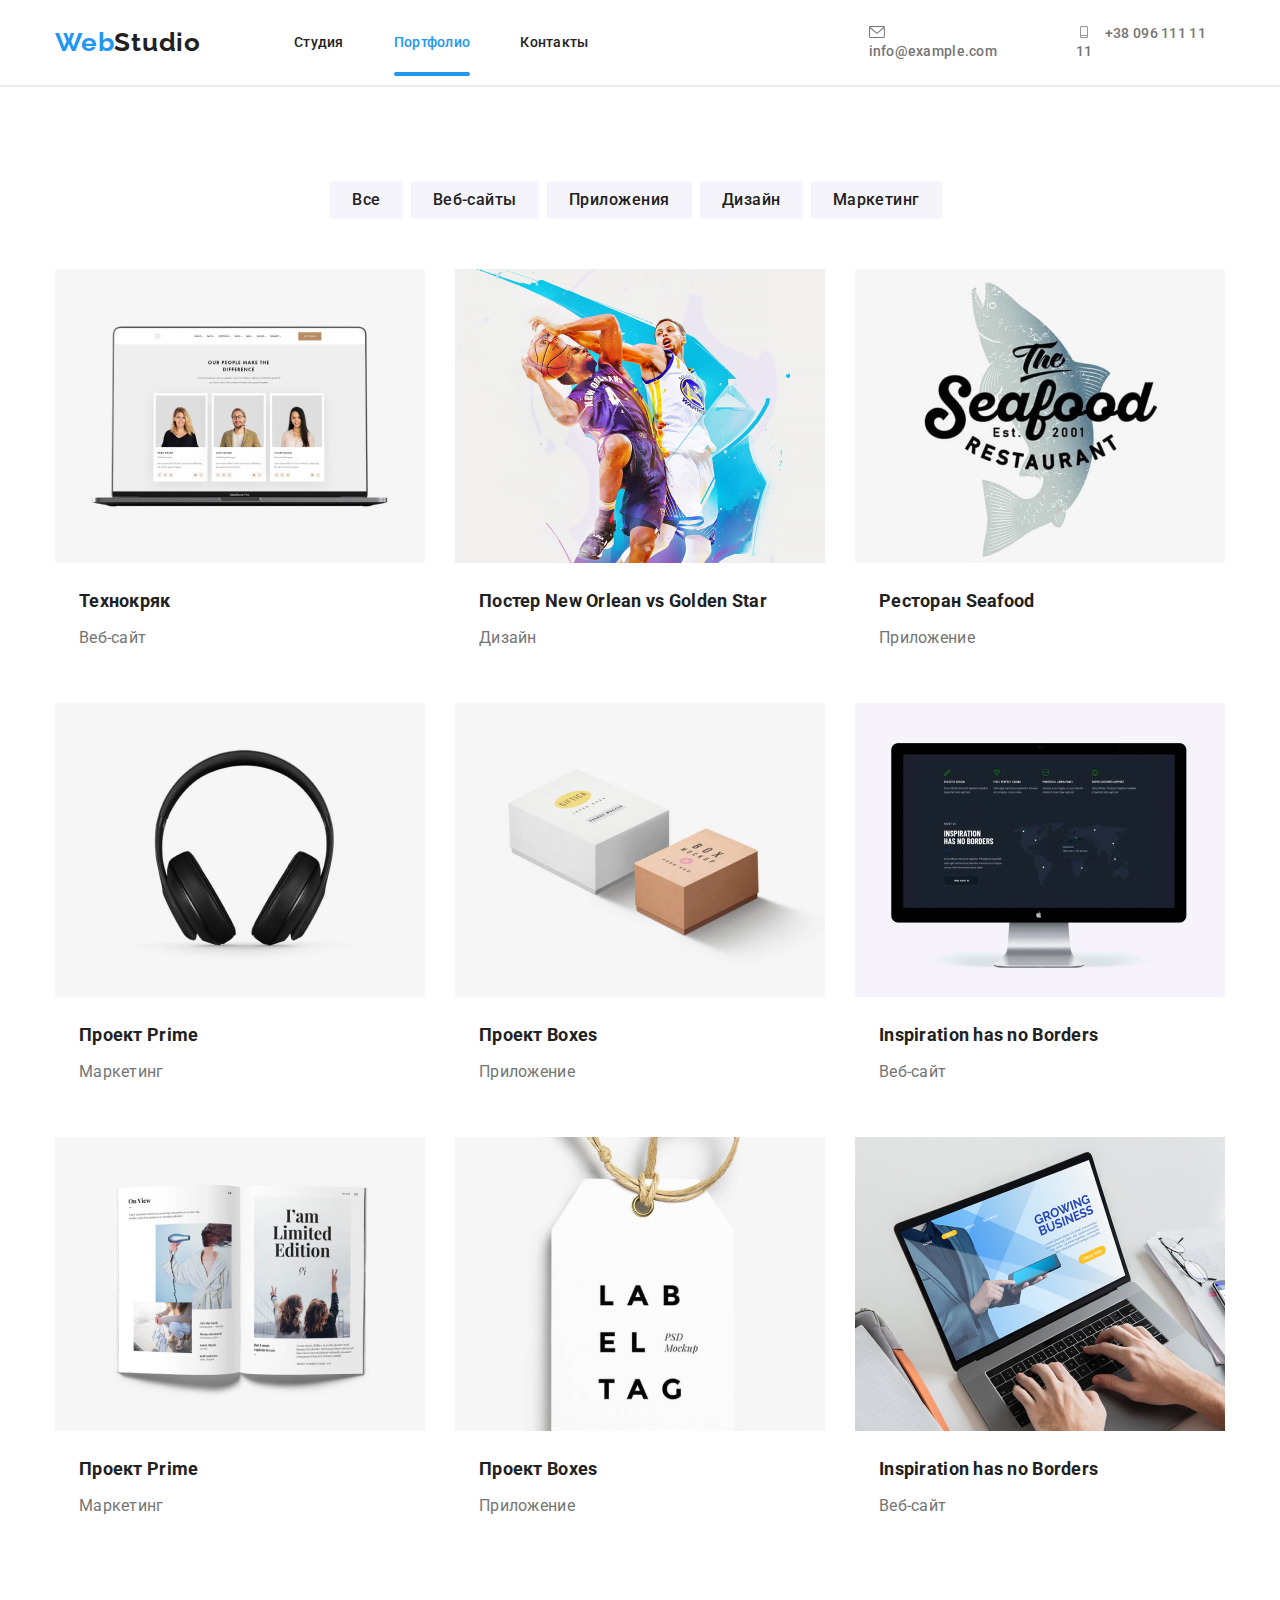
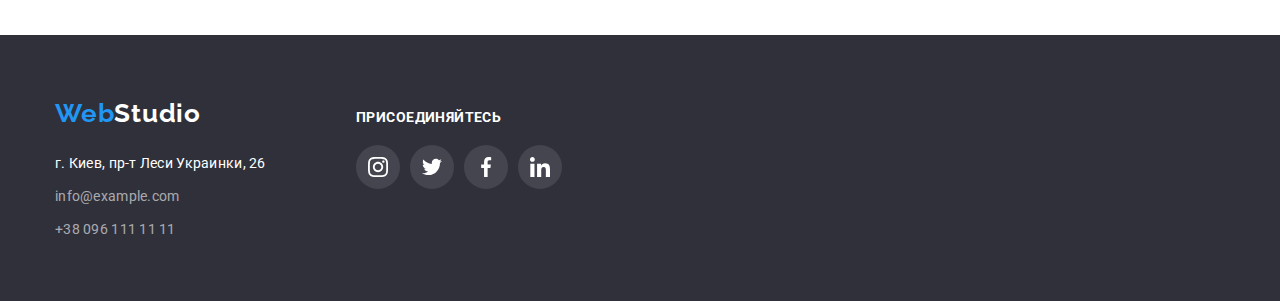
==== portfolio.html @ a78a562d "Add files via upload" ====
<!DOCTYPE html>
<html lang="en">
<head>
    <meta charset="UTF-8">
    <link rel="preconnect" href="https://fonts.googleapis.com">
    <link rel="preconnect" href="https://fonts.gstatic.com" crossorigin>
    <link href="https://fonts.googleapis.com/css2?family=Roboto:wght@400;500;700;900&display=swap" rel="stylesheet">
    <link href="https://fonts.googleapis.com/css2?family=Raleway:wght@700&display=swap" rel="stylesheet">
    <title>WebStudio</title>
    <link rel="stylesheet" href="https://cdn.jsdelivr.net/npm/modern-normalize@1.1.0/modern-normalize.min.css">
    <link rel="stylesheet" href="index.html">
    <link rel="stylesheet" href="css/style.css">
</head>
<body>
    <header class="header">
        <div class="container">
            <nav class="header-nav">
                <a href="#" class="logo">Web<span class="colortext">Studio</span> </a>
                <ul class="list header-list">
                    <li class="header-item"><a class="link header-link" href="index.html">Студия</a></li>
                    <li class="header-item"><a class="link header-link curent" href="portfolio.html">Портфолио</a></li>
                    <li class="header-item"><a class="link header-link" href="#contacts">Контакты</a></li>
                </ul>
                <ul class="list contact-list">
                    <li class="header-item"><a class="link header-link email" href="mailto:info@devstudio.com">
                        <svg class="icon-header" width="16px" height="12px">
                            <use href="./images/symbol-defs.svg#icon-mail"></use>
                        </svg>
                        info@example.com</a></li>
                    <li class="header-item"><a class="link header-link phone" href="tel:+380961111111">
                        <svg class="icon-header" width="16px" height="12px">
                            <use href="./images/symbol-defs.svg#icon-phone"></use>
                        </svg>
                        +38 096 111 11 11</a></li>
                </ul>
            </nav>
        </div>
        <div class="border">
        </div>
    </header>
    <main>
        <section class="container-navigatyon">
            <div class="container">
                <ul class="navigatyon">
                    <li >
                        <button type="button" class="button-port">Все</button>
                    </li>
                    <li>
                        <button type="button" class="button-port">Веб-сайты</button>
                    </li>
                    <li>
                        <button type="button" class="button-port">Приложения</button>
                    </li>
                    <li>
                        <button type="button" class="button-port">Дизайн</button>
                    </li>
                    <li>
                        <button type="button" class="button-port">Маркетинг</button>
                    </li>
                </ul>
                <ul class="photo-list">
                    <li class="photo-item">
                        <div class="names">
                            <div class="names-tumb">
                                <img class="photo-im" src="images/p2/img1.jpg" alt="фото 1" width="370" height="294">
                                <p class="text-projects">
                                Ресурс предлагает комплексные предложения с разным уровнем
                                функционала и сервисов. Все это позволит посетителю получить
                                исчерпывающие сведения о компании или частном лице.
                                </p>
                            </div>
                            <div class="photo-name">
                                <p class="name1">Технокряк</p>
                                <p class="name2">Веб-сайт</p>
                            </div>
                        </div>
                    </li>
                    <li class="photo-item">
                        <div class="names">
                            <div class="names-tumb">
                            <img class="photo-im" src="images/p2/img2.jpg" alt="фото 2" width="370" height="294">
                            <p class="text-projects">
                                Ресурс предлагает комплексные предложения с разным уровнем
                                функционала и сервисов. Все это позволит посетителю получить
                                исчерпывающие сведения о компании или частном лице.
                            </p>
                        </div>
                            <div class="photo-name">
                                <p class="name1">Постер New Orlean vs Golden Star</p>
                                <p class="name2">Дизайн</p>
                            </div>
                        </div>
                    </li>
                    <li class="photo-item">
                        <div class="names">
                            <div class="names-tumb">
                            <img class="photo-im" src="images/p2/img3.jpg" alt="фото 3" width="370" height="294">
                            <p class="text-projects">
                                Ресурс предлагает комплексные предложения с разным уровнем
                                функционала и сервисов. Все это позволит посетителю получить
                                исчерпывающие сведения о компании или частном лице.
                              </p>
                            </div>
                              <div class="photo-name">
                                <p class="name1">Ресторан Seafood</p>
                                <p class="name2">Приложение</p>
                            </div>
                        </div>
                    </li>
                    <li class="photo-item">
                        <div class="names">
                            <div class="names-tumb">
                            <img class="photo-im" src="images/p2/img4.jpg" alt="фото 4" width="370" height="294">
                            <p class="text-projects">
                                Ресурс предлагает комплексные предложения с разным уровнем
                                функционала и сервисов. Все это позволит посетителю получить
                                исчерпывающие сведения о компании или частном лице.
                            </p>
                        </div>
                            <div class="photo-name">
                                <p class="name1">Проект Prime</p>
                                <p class="name2">Маркетинг</p>
                            </div>
                        </div>
                    </li>
                    <li class="photo-item">
                        <div class="names">
                            <div class="names-tumb">
                            <img class="photo-im" src="images/p2/img5.jpg" alt="фото 5" width="370" height="294">
                            <p class="text-projects">
                                Ресурс предлагает комплексные предложения с разным уровнем
                                функционала и сервисов. Все это позволит посетителю получить
                                исчерпывающие сведения о компании или частном лице.
                              </p>
                            </div>
                            <div class="photo-name">
                                <p class="name1">Проект Boxes</p>
                                <p class="name2">Приложение</p>
                            </div>
                        </div>
                    </li>
                    <li class="photo-item">
                        <div class="names">
                            <div class="names-tumb">
                            <img class="photo-im" src="images/p2/img6.jpg" alt="фото 6" width="370" height="294">
                            <p class="text-projects">
                                Ресурс предлагает комплексные предложения с разным уровнем
                                функционала и сервисов. Все это позволит посетителю получить
                                исчерпывающие сведения о компании или частном лице.
                              </p>
                            </div>
                            <div class="photo-name">
                                <p class="name1">Inspiration has no Borders</p>
                                <p class="name2">Веб-сайт</p>
                            </div>
                        </div>
                    </li>
                    <li class="photo-item">
                        <div class="names">
                            <div class="names-tumb">
                            <img class="photo-im" src="images/p2/img7.jpg" alt="фото 7" width="370" height="294">
                            <p class="text-projects">
                                Ресурс предлагает комплексные предложения с разным уровнем
                                функционала и сервисов. Все это позволит посетителю получить
                                исчерпывающие сведения о компании или частном лице.
                              </p>
                            </div>
                            <div class="photo-name">
                                <p class="name1">Проект Prime</p>
                                <p class="name2">Маркетинг</p>
                            </div>
                        </div>
                    </li>
                    <li class="photo-item">
                        <div class="names">
                            <div class="names-tumb">
                            <img class="photo-im" src="images/p2/img8.jpg" alt="фото 8" width="370" height="294">
                            <p class="text-projects">
                                Ресурс предлагает комплексные предложения с разным уровнем
                                функционала и сервисов. Все это позволит посетителю получить
                                исчерпывающие сведения о компании или частном лице.
                              </p>
                            </div>
                            <div class="photo-name">
                                <p class="name1">Проект Boxes</p>
                                <p class="name2">Приложение</p>
                            </div>
                        </div>
                    </li>
                    <li class="photo-item">
                        <div class="names">
                            <div class="names-tumb">
                                <img class="photo-im" src="images/p2/img9.jpg" alt="фото 9" width="370" height="294">
                            <p class="text-projects">
                                Ресурс предлагает комплексные предложения с разным уровнем
                                функционала и сервисов. Все это позволит посетителю получить
                                исчерпывающие сведения о компании или частном лице.
                              </p>
                            </div>
                            <div class="photo-name">
                                <p class="name1">Inspiration has no Borders</p>
                                <p class="name2">Веб-сайт</p>
                            </div>
                        </div>
                    </li>
                </ul>
            </div>
        </section>
    </main>
    <footer>
        <section class="footer">
            <div class="container">
                <div class="footer-cont">
                    <div class="footer-addres">
                        <a href="#" class="logo">Web<span class="colortext1">Studio</span> </a>
                        <address id="contacts" class="contacts">
                            <ul class="contacts-list">
                                <li class="contact-item">
                                    <a class="text" style="color: #FFFFFF" href="https://bit.ly/3pXMvUd" target="_blank"
                                    rel="noopener noreferrer">г. Киев, пр-т Леси Украинки, 26</a>
                                </li>
                                <li class="contact-item">
                                    <a class="text" style="color: rgba(255, 255, 255, 0.6)"
                                        href="mailto:info@devstudio.com">info@example.com</a>
                                </li>
                                <li class="contact-item">
                                    <a class="text" style="color: rgba(255, 255, 255, 0.6)" href="tel:+380961111111">+38 096 111 11 11</a>
                                </li>
                            </ul>
                        </address>
                    </div>
                    <div class="footer-icon">
                        <p class="contin">присоединяйтесь</p>
                        <ul class="contin-icon">
                            <li class="contin-icon-team">
                                <a href="#" class="contin-social-icon">
                                    <svg width="20" height="20">
                                        <use href="./images/symbol-defs.svg#icon-instagram"></use>
                                    </svg>
                                </a>
                            </li>
                            <li class="contin-icon-team">
                                <a href="#" class="contin-social-icon">
                                    <svg width="20" height="20">
                                        <use href="./images/symbol-defs.svg#icon-twitter"></use>
                                    </svg>
                                </a>
                            </li>
                            <li class="contin-icon-team">
                                <a href="#" class="contin-social-icon">
                                    <svg class="icon-soial" width="20" height="20">
                                        <use href="./images/symbol-defs.svg#icon-facebook"></use>
                                    </svg>
                                </a>
                            </li>
                            <li class="contin-icon-team">
                                <a href="#" class="contin-social-icon">
                                    <svg class="icon-soial" width="20" height="20">
                                        <use href="./images/symbol-defs.svg#icon-linkedin"></use>
                                    </svg>
                                </a>
                            </li>
                        </ul>
                    </div>  
                </div>
            </div>
        </section>
    </footer>
</body>

</html>
---- css/style.css ----
* {
    box-sizing: border-box;
}
img {
    display: block;
    max-width: 100%;
    height: auto;
}
ul, ol, li{
    list-style: none;
    margin: 0;
}
html, body{
    background-color: #FFFFFF;
    height: 100%;
    margin: 0 auto;
    font-family: 'Roboto', sans-serif;
    font-size: 14px;
    font-style: normal;
    font-weight: 400;
    color: #212121;
    letter-spacing: 0.02em;
} 
p, h1, h2, h3, h4, h5, h6{
    margin: 0;
}
ul{
    margin: 0;
    padding: 0;
}
.list {
    list-style: none;
}
.link {
    text-decoration: none;
}
/*logo*/
.logo{
    text-decoration: none;
    font-family: 'Raleway';
    font-weight: 700;
    font-size: 26px;
    line-height: 1.4;
    letter-spacing: 0.03em;
    color: #2196F3;
    margin-right: 93px;
}
.colortext{
    color:#212121;
}
.colortext1{
    color:#FFFFFF;
}

/*header*/

.header-link{
    display: block;
    font-weight: 500;
    color: #212121;
    Line-height: 1.1721;
    padding-top: 24px;
    padding-bottom: 24px;
    transition: color 250ms cubic-bezier(0.4, 0, 0.2, 1);
}
.header-link:hover,
.header-link:focus {
    color: #2196F3;
}

.container{
    width: 1200px;
    margin-left: auto;
    margin-right: auto;
    padding-left: 15px;
    padding-right: 15px;
}
.header-list{
    display: flex;
}
.header-item + .header-item{
    margin-left: 50px;
}
.header-nav{
    padding: auto;
    display: flex;
    align-items: center;
    justify-content: center;
    margin: 0;
}
.contact-list {
    display: flex;
    margin-left: 280px;
}
.contact-list .header-link{
    font-weight: 500;
    line-height: 1.32;
    color: #757575;
    text-decoration: none;
    fill: #757575;
    
}
.contact-list .header-link:focus,
.contact-list .header-link:hover{
    color: #2196F3;
    fill: #2196F3;
}
.header-link.curent{
    position: relative;
    color: #2196F3;
}
.curent::after{
    content: '';
    position: absolute;
    bottom: 0;
    left: 0;
    width: 100%;
    border: 2px solid #2196F3;
    background-color: #2196F3;
    border-radius: 2px;
    bottom: -1px;
}
.icon-header :not(:last-child) {
    margin-right: 10px;
}
.icon-header {
    margin-right: 10px;
    
    fill: currentColor;
    
  }
/*hero*/

.hero{
    background: #2F303A;
    padding-top: 200px;
    padding-bottom: 200px;
    text-align: center;
    background-image: linear-gradient(to right,
        rgba(47, 48, 58, 0.4),
        rgba(47, 48, 58, 0.4)
        ),url("../images/hero.jpg");
    background-repeat: no-repeat;
    background-position: center;
    
}

.hero-title{
    width: 696px;
    font-weight: 900;
    font-size: 44px;
    letter-spacing: 0.06em;
    text-transform: uppercase;
    color: #FFFFFF;
    line-height: 1.5; 
    text-align: center;
    margin: 0 auto;
    
}
.hero-button{
    display: flex;
    padding: 0;
    align-items: center;
    text-align: center;
    width: 200px;
    height: 50px;
    font-weight: 700;
    font-size: 16px;
    line-height: 2.1;
    background: #2196F3;
    color:#FFFFFF;
    margin: 0 auto;
    justify-content: center;
    margin-top: 30px;
    border: 0;
    border-radius: 4px;
    box-shadow: 0px 4px 4px rgba(0, 0, 0, 0.15);
}

/*studio*/

.studio{
    padding-top: 94px;
}
.studio-list{
    display: flex;
}
.profile{
    width: 270px;
    margin-right: 30px;
}
.profile:last-child{
    margin-right: 0;
}
.icon-fon{
    background-color: #F5F4FA;
    width: 270px;
    height: 120px;
    display: flex;
    align-items: center;
    justify-content: center;
    margin-bottom: 30px;
    border-radius: 4px;
}
.studio-title{
    margin-top: 0;
    margin-bottom: 10px;
    padding: 0;
    border: 0;
    font-weight: 700;
    font-size: 14px;
    line-height: 1.143;
    text-transform: uppercase;
}
.studio-slogan{
    margin-top: 0;
    margin-bottom: 0;
    color: #757575;
    font-weight: 400;
    font-size: 14px;
    line-height: 1.71;
    text-transform:lowercase;
}

/*work*/

.work{
    padding: 94px 0 94px 0;
}
.work-employ{
    text-align: center;
    font-weight: 700;
    font-size: 36px;
    line-height: 1.1666;
    padding-bottom: 50px;
}
.work-list{
    display: flex;
}
.work-item{
    width: 370px;
    margin-right: 30px;
    position: relative;
}
.work-item:last-child {
    margin-right: 0;
}


.work-thumb {
    overflow: hidden;
    position: absolute;
    width: 100%;
    bottom: 0;
}
.work-thumb > .work-label {
    font-weight: 700;
    font-size: 14px;
    line-height: 1.1428;
    text-align: center;
    letter-spacing: 0.03em;
    text-transform: uppercase;
    background: rgba(47, 48, 58, 0.8);
    color: #FFFFFF;
}
.work-label{
    padding: 27px 82px 27px 82px;
}
/*comanda*/
.command{
    padding: 94px 0 94px 0;
    letter-spacing: 0.03em;
    background: #F5F4FA;
}
.comand-our{
    text-align: center;
    font-size: 36px;
    line-height: 1.1666;
    font-weight: 700;
    padding-bottom: 50px;
}
.comand-list{
    display: flex;
}
.comand-item{
    width: 270px;
    margin-right: 30px;
    text-align: center;
    box-shadow: 0px 1px 3px rgba(0, 0, 0, 0.12),
    0px 1px 1px rgba(0, 0, 0, 0.14),
    0px 2px 1px rgba(0, 0, 0, 0.2);
    border-radius: 0px 0px 4px 4px;
}
.comand-item:last-child {
    margin-right: 0;
}
.comand-position{
    color: #757575;
    font-size: 16px;
    line-height: 1.1875;
    font-weight: 400;
}
.comand-name{
    font-weight: 500;
    font-size: 16px;
    line-height: 1.1875;
    margin-bottom: 10px;
}
.comand-piple{
    padding-top: 30px;
    padding-bottom: 30px;
    background: #FFFFFF;
}
.comand-icon{
    padding-top: 16px;
    display: flex;
    justify-content: center;
    list-style: none;
}
.team-social-icon{
    display: flex;
    align-items: center;
    justify-content: center;
    width: 44px;
    height: 44px;
    fill: #afb1b8;
    margin-right: 10px;
    transition: background-color 250ms cubic-bezier(0.4, 0, 0.2, 1);
    border-radius: 50%;

}
.team-social-icon:last-child{
    margin-right: 0;
}
.team-social-icon:hover,
.team-social-icon:focus{
    fill: #FFFFFF;
    background-color: #2196f3;
    border-radius: 50%;
}
.claint{
    padding: 94px 0 94px 0;
}
.claint-info{
    font-weight: 700;
    font-size: 36px;
    line-height: 1.1666;
    text-align: center;
    letter-spacing: 0.03em;
    text-align: center;
    margin-bottom: 50px;
}
.claint-logo{
    display: flex;
    justify-content: space-between;
    list-style: none;
}
.claint-logo-icon{
    display: flex;
    box-sizing: border-box;
    justify-content: center;
    align-items: center;
}
.claint-logo-icon:hover,
.claint-logo-icon:focus{
    fill: #2196F3;
    border: 1px solid #2196F3;
    transition: 250ms cubic-bezier(0.4, 0, 0.2, 1);
}
.claint-logo-icon{
    padding: 16px 32px;
    fill: #AFB1B8;
    transition: 250ms cubic-bezier(0.4, 0, 0.2, 1);
    border-radius: 4px;
    border: 1px solid #afb1b8;
}

 /*footer*/

.footer{
    background: #2F303A;
    padding-top: 60px;
    padding-bottom: 60px;
}
.footer-addres{
    display: block;
    width: 231px;
    margin-right: 70px;
}
.footer-cont{
    display: flex;
    justify-content: left;
    align-items: baseline;
}
.contact-item .text{
    font-size: 14px;
    line-height: 1.7143;
    font-weight: 400;
    font-style: normal;
    text-decoration: none;
}
.contact-item{
    margin-top: 9px;
}
.contact-item:first-child{
    margin-top: 20px;
}
.contin{
    font-weight: 700;
    font-size: 14px;
    line-height: 1.1428;
    letter-spacing: 0.03em;
    text-transform: uppercase;
    color: #FFFFFF;
    margin-bottom: 20px;
}
.contin-icon{
    display: flex;
}
.contin-social-icon{
    display:flex;
    align-items: center;
    justify-content: center;
    width: 44px;
    height: 44px;
    fill: #FFFFFF;
    background-color: rgba(255, 255, 255, 0.1);
    border-radius: 50%;
    transition: background-color 250ms cubic-bezier(0.4, 0, 0.2, 1);
}
.contin-social-icon:hover,
.contin-social-icon:focus {
    fill: #FFFFFF;
    background-color: #2196f3;
    border-radius: 50%;
    transition: background-color 250ms cubic-bezier(0.4, 0, 0.2, 1);
}
.contin-icon-team{
    margin-right: 10px;
}
.contin-icon-team:last-child{
    margin: 0;
}
.subscription{
    padding-left: 93px;
}

.subscription__title{
    width: 219px;
    font-weight: 700;
    font-size: 14px;
    line-height: 1.1333px;
    letter-spacing: 0.03em;
    text-transform: uppercase;
    color: #FFFFFF;
    margin-bottom: 20px;
}
.subscription__input{
    border: 1px solid rgba(255, 255, 255, 0.3);
    box-sizing: border-box;
    filter: drop-shadow(0px 4px 4px rgba(0, 0, 0, 0.15));
    border-radius: 4px;
    background: #2F303A;
    width: 358px;
    height: 50px;
    margin-right: 12px;
    padding-left: 16px;
    font-weight: 400;
    font-size: 16px;
    line-height: 1,25;
    letter-spacing: 0.03em;
    color: rgba(255, 255, 255, 0.6);
}
.subscription-button{
    display:flex;
    align-items: center;
    background: #2196F3;
    box-shadow: 0px 4px 4px rgba(0, 0, 0, 0.15);
    border-radius: 4px;
    width: 200px;
    height: 50px;
    justify-content: center;
    font-weight: 700;
    font-size: 16px;
    line-height: 1,875;
    letter-spacing: 0.06em;
    color: #FFFFFF;
    border: 0;
    fill: #212121;
    padding: 0;
}
.subscription__form{
    display:flex;
    align-items: center;
}
.subscription-button__icon{
    fill: #fff;
    margin-left: 10px;
}
/*page2*/

.border{
    border: 1px solid #ECECEC;
}
.navigatyon{
    margin-bottom: 50px;
    display: flex;
    justify-content: center;
}
.container-navigatyon{
    padding-top: 94px;
    padding-bottom: 94px;
}
.navigatyon button{
    color: #212121;
    border-radius: 4px;
    text-align: center;
    letter-spacing: 0.03em;
    background: #F5F4FA;
    border-radius: 4px;
    border: 0;
    line-height: 1.625;
    font-family: 'Roboto';
    padding: 6px 22px 6px 22px;
    margin-right: 8px;
    font-weight: 500;
    font-size: 16px;
}
.navigatyon button:hover,
.navigatyon button:focus{
    color: #FFFFFF;
    box-shadow: 0px 3px 1px rgba(0, 0, 0, 0.1), 0px 1px 2px rgba(0, 0, 0, 0.08), 0px 2px 2px rgba(0, 0, 0, 0.12);
    border-radius: 4px;
    background: #2196F3;
    border: 0;
}
.button-port{
    transition: background-color 250ms cubic-bezier(0.4, 0, 0.2, 1);
}
/*photo page2*/

.photo-list{
    display: flex;
    flex-wrap: wrap;
}
.photo-im{
    max-width:100%;
    height:auto;
    height: 294px;
    display: block;

}
.photo-item{
    width: 370px;
    margin-right: 30px;
    margin-bottom: 30px;

    transition-property: box-shadow 250ms cubic-bezier(0.4, 0, 0.2, 1);
}
.photo-item:nth-child(n + 7) {
    margin-bottom: 0;
}
.photo-item:nth-child(3n + 3) {
    margin-right: 0;
}
.name1 {
    font-weight: 700;
    font-size: 18px;
    line-height: 2;
    padding-left: 24px;
    margin-bottom: 4px;
}
.name2 {
    padding-left: 24px;
    font-weight: 400;
    font-size: 16px;
    line-height: 1.875;
    color: #757575;
}
.names{
    overflow: hidden;
    display: block;
}
.names:hover,
.names:focus {
    box-shadow: 0px 1px 1px rgba(0, 0, 0, 0.12),
    0px 4px 4px rgba(0, 0, 0, 0.06),
    1px 4px 6px rgba(0, 0, 0, 0.16);
    background-size: cover;
}
.photo-name{
    padding-top: 20px;
    padding-bottom: 20px;
}


.names-tumb{
    width: 370px;
    height: 294px;
    overflow: hidden;
}
.text-projects {
    display: flex;
    align-items: center;
    height: 294px;
    margin: 0;
    padding: 0 24px;

    font-weight: 400;
    font-size: 18px;
    line-height: 1.56;
  
    letter-spacing: 0.03em;
    color: #ffffff;
    background-color: #2196f3;
   
}
.names-tumb:hover .text-projects {
	transform: translateY(-294px);
    transition-duration: 250ms cubic-bezier(0.4, 0, 0.2, 1);
}
.names-tumb > .text-projects{
    transition-duration: 250ms cubic-bezier(0.4, 0, 0.2, 1);
}
/*модальное*/

  .modal-section {
    width: 100%;
    display: flex;
    justify-content: center;
    align-items: center;
    position: absolute;
    top: 0;
    left: 0;
    padding-top: 221px;
    padding-bottom: 222px;
    background: rgba(0, 0, 0, 0.2);
  
    transition: 250ms cubic-bezier(0.4, 0, 0.2, 1);
}
  
  .modal-window {
    width: 528px;
    height: 581px;
    position: relative;
    background: #ffffff;
    box-shadow: 0px 1px 3px rgba(0, 0, 0, 0.12), 0px 1px 1px rgba(0, 0, 0, 0.14),
      0px 2px 1px rgba(0, 0, 0, 0.2);
    border-radius: 4px;
    padding: 40px;
}
  .form-blok{
      margin: 0;
      padding: 0;
}
  
  .button-modal{
    position: absolute;
    top: 8px;
    right: 8px;
    height: 30px;
  
    border-radius: 50%;
    background: #ffffff;
    border: 1px solid rgba(0, 0, 0, 0.1);
    box-sizing: border-box;
}
  
  .button-modal {
    width: 30px;
    height: 30px;
    display: flex;
    align-items: center;
    justify-content: center;
    border-radius: 50%;
    
}
  .close{
      position: absolute;
      top: 14px;
      right: 14px;
      fill: #000000;
      transition: fill 250ms cubic-bezier(0.4, 0, 0.2, 1);
}
  .close:hover{
    fill: #2196F3;
  }

  .is-hidden {
    visibility: hidden;
    opacity: 0;
    pointer-events: none;
}



.form-blok{
    position: relative;
    height: 40px;
    margin-top: 28px;

}

.form-blok:focus,
.form-blok:hover{
    color: #2196F3;
    border-radius: 4px;
}


  .form-titel{
    font-weight: 700;
    font-size: 20px;
    line-height: 1.15;
    text-align: center;
    letter-spacing: 0.03em;
    margin-bottom: 30px;
    color: #212121;
}
.form-label{
    display: block;
    position: absolute;
    font-weight: 400;
    font-size: 12px;
    line-height: 1.1666;
    letter-spacing: 0.01em;
    color: #757575;
    transition: color 250ms cubic-bezier(0.4, 0, 0.2, 1);
    left: 0;
    top: -17px;
}
.form-input{
    width: 100%;
    height: 40px;
    border: 1px solid rgba(33, 33, 33, 0.2);
    box-sizing: border-box;
    border-radius: 4px;
    margin-bottom: 28px;
    transition: border 250ms cubic-bezier(0.4, 0, 0.2, 1);
    padding-left: 42px;
}
.form-input:hover ~ .form-icon,
.form-input:focus ~ .form-icon {
    fill: #2196F3;
}
.form-input:focus,
.form-input:hover {
    border: 1px solid #2196f3;
    outline: none;
}
.form-icon{
    height: 100%;
    position: absolute;
    left: 15px;
    top: 50%;
    transform: translateY(-50%);
    fill: #212121;
    transition: color 250ms cubic-bezier(0.4, 0, 0.2, 1);
    
}

.form-textarea{
    width: 100%;
    height: 120px;
    border: 1px solid rgba(33, 33, 33, 0.2);
    box-sizing: border-box;
    border-radius: 4px;
    transition: border 250ms cubic-bezier(0.4, 0, 0.2, 1);
}
.form-textarea:focus,
.form-textarea:hover{
    border: 1px solid #2196f3;
    outline: none;
}
.text-conditions{
    font-weight: 400;
    font-size: 14px;
    line-height: 1.7143;
    letter-spacing: 0.03em;
    color: #757575;
    padding-top: 80px;
}
.button-modal2{
    width: 200px;
    height: 50px;
    background: #2196F3;
    box-shadow: 0px 4px 4px rgba(0, 0, 0, 0.15);
    border-radius: 4px;
    border: 0;
    align-items: center;
    text-align: center;
    letter-spacing: 0.06em;
    color: #FFFFFF;
    font-weight: 700;
    font-size: 16px;
    line-height: 1.875;
    margin-top: 30px;
}
.button-send{
    display: flex;
    justify-content: center;
}

.form-textarea{
    font-family: 'Roboto', sans-serif;
    background: #FFFFFF;
    box-shadow: 0px 1px 3px rgba(0, 0, 0, 0.12), 0px 1px 1px rgba(0, 0, 0, 0.14), 0px 2px 1px rgba(0, 0, 0, 0.2);
    border-radius: 4px;
    padding: 12px 16px;
    font-weight: 400;
    font-size: 12px;
    line-height: 0.875;
    letter-spacing: 0.01em;
    color: rgba(117, 117, 117, 0.5);
}



.section-conditions{
    padding-top: 110px;
}
.checkbox{
    position: absolute;
    appearance: none;
}
.checkbox-label{
    display: flex;
    align-items: center;
    justify-content: center;
}
.form-checkbox{
    display: inline-block;
    border: 2px solid #212121;
    background-size: contain;
    width: 15px;
    height: 15px;
    border-radius: 4px;
    margin-right: 8px;
}
.checkbox:checked + .form-checkbox{
    border-color: #2196F3;
    background-image: url('../images/icon-check.svg');
    background-size: contain;
    background-origin: border-box;
    border-color: transparent;
}
.conditions-link{
    margin-left: 4px;
}
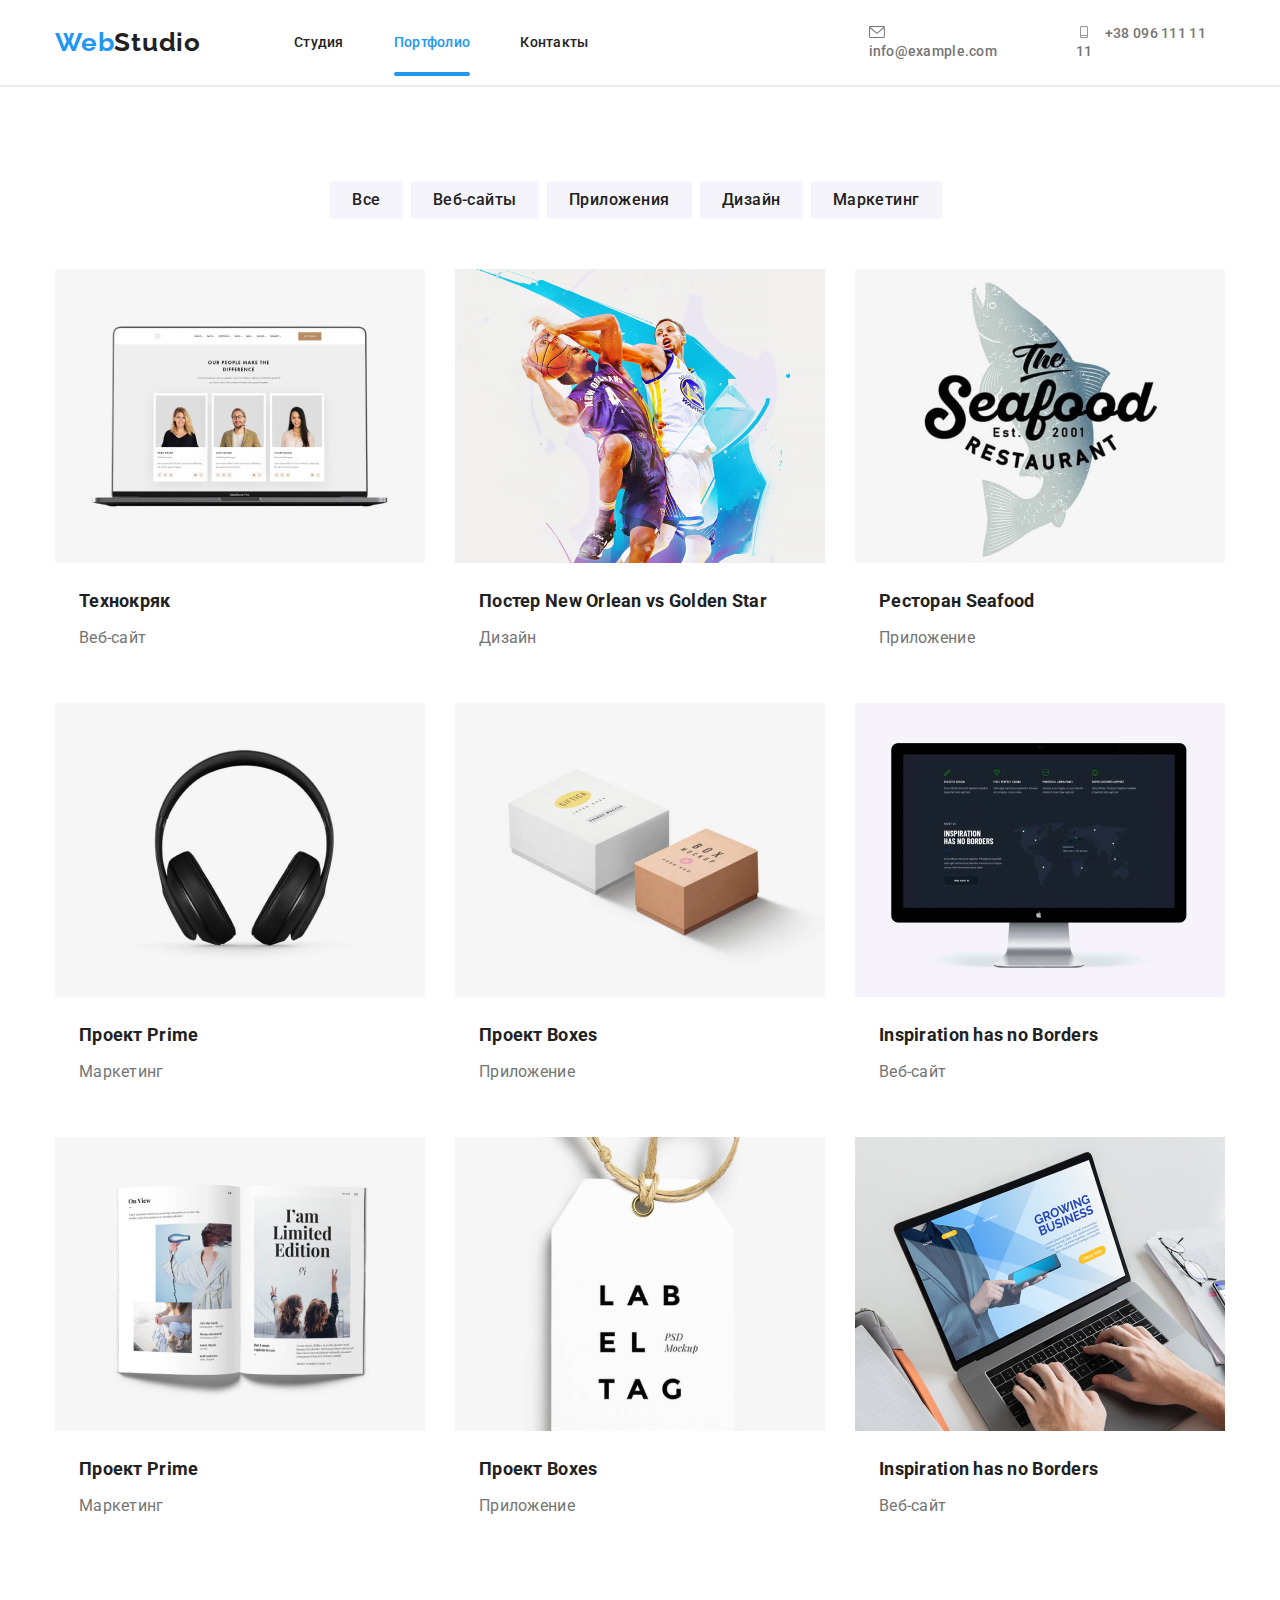
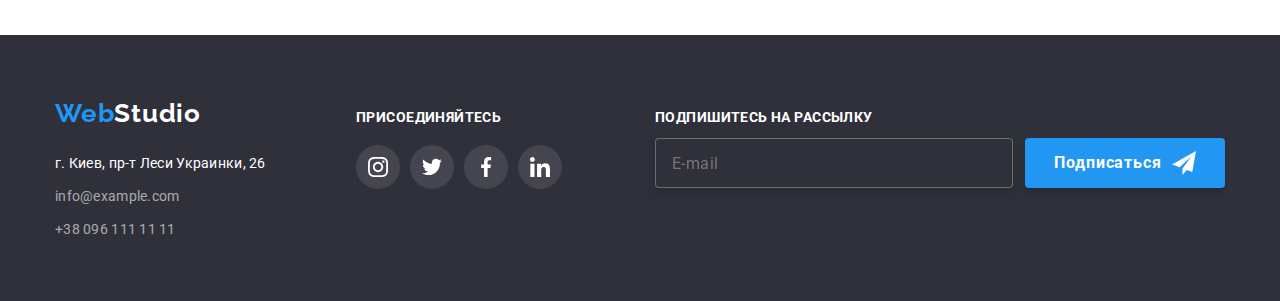
==== commit d18835ce: "fixed" ====
--- a/portfolio.html
+++ b/portfolio.html
@@ -261,7 +261,20 @@
                                 </a>
                             </li>
                         </ul>
-                    </div>  
+                    </div>
+                    <div class="subscription">
+                        <h3 class="subscription__title">Подпишитесь на рассылку</h3>
+                        <form class="subscription__form">
+                            <label class="subscription__label" for="email"></label>
+                            <input class="subscription__input" type="email" name="subscription" id="email" placeholder="E-mail" />
+                            <button class="button subscription-button" type="submit">
+                                Подписаться
+                                <svg class="subscription-button__icon" width="24" height="24">
+                                    <use class="subscription-button__svg" href="./images/send-defs.svg#icon-icon-send""></use>
+                                </svg>
+                            </button>
+                        </form>
+                    </div>    
                 </div>
             </div>
         </section>
--- a/css/style.css
+++ b/css/style.css
@@ -624,37 +624,35 @@
 }
 /*модальное*/
 
-  .modal-section {
+.modal-section {
     width: 100%;
-    display: flex;
-    justify-content: center;
-    align-items: center;
-    position: absolute;
+    height: 100%;
+    display: flex;
+    position: fixed;
     top: 0;
     left: 0;
-    padding-top: 221px;
-    padding-bottom: 222px;
-    background: rgba(0, 0, 0, 0.2);
+    background-color: rgba(0, 0, 0, 0.2);
+    transition: 250ms cubic-bezier(0.4, 0, 0.2, 1);
+}
   
-    transition: 250ms cubic-bezier(0.4, 0, 0.2, 1);
-}
-  
-  .modal-window {
+.modal-window {
+    top: 50%;
+    left: 50%;
+    transform: translate(-50%,-50%);
     width: 528px;
     height: 581px;
-    position: relative;
+    position: absolute;
     background: #ffffff;
     box-shadow: 0px 1px 3px rgba(0, 0, 0, 0.12), 0px 1px 1px rgba(0, 0, 0, 0.14),
       0px 2px 1px rgba(0, 0, 0, 0.2);
     border-radius: 4px;
     padding: 40px;
 }
-  .form-blok{
+.form-blok{
       margin: 0;
       padding: 0;
 }
-  
-  .button-modal{
+.button-modal{
     position: absolute;
     top: 8px;
     right: 8px;
@@ -665,34 +663,31 @@
     border: 1px solid rgba(0, 0, 0, 0.1);
     box-sizing: border-box;
 }
-  
-  .button-modal {
+.button-modal {
     width: 30px;
     height: 30px;
     display: flex;
     align-items: center;
     justify-content: center;
     border-radius: 50%;
-    
-}
-  .close{
+}
+.close{
       position: absolute;
-      top: 14px;
-      right: 14px;
+      align-items: center;
       fill: #000000;
       transition: fill 250ms cubic-bezier(0.4, 0, 0.2, 1);
 }
-  .close:hover{
+    .close:hover{
     fill: #2196F3;
-  }
-
+}
   .is-hidden {
     visibility: hidden;
     opacity: 0;
     pointer-events: none;
 }
-
-
+.form-textarea{
+    resize:none
+}
 
 .form-blok{
     position: relative;
@@ -827,6 +822,19 @@
     display: flex;
     align-items: center;
     justify-content: center;
+    font-weight: 400;
+    font-size: 14px;
+    line-height: 1.7142;
+    letter-spacing: 0.03em;
+    color: #757575;
+}
+.conditions-link{
+    text-decoration:#2196F3;
+    
+    font-weight: 400;
+    font-size: 14px;
+    line-height: 1.7142;
+    letter-spacing: 0.03em;
 }
 .form-checkbox{
     display: inline-block;
